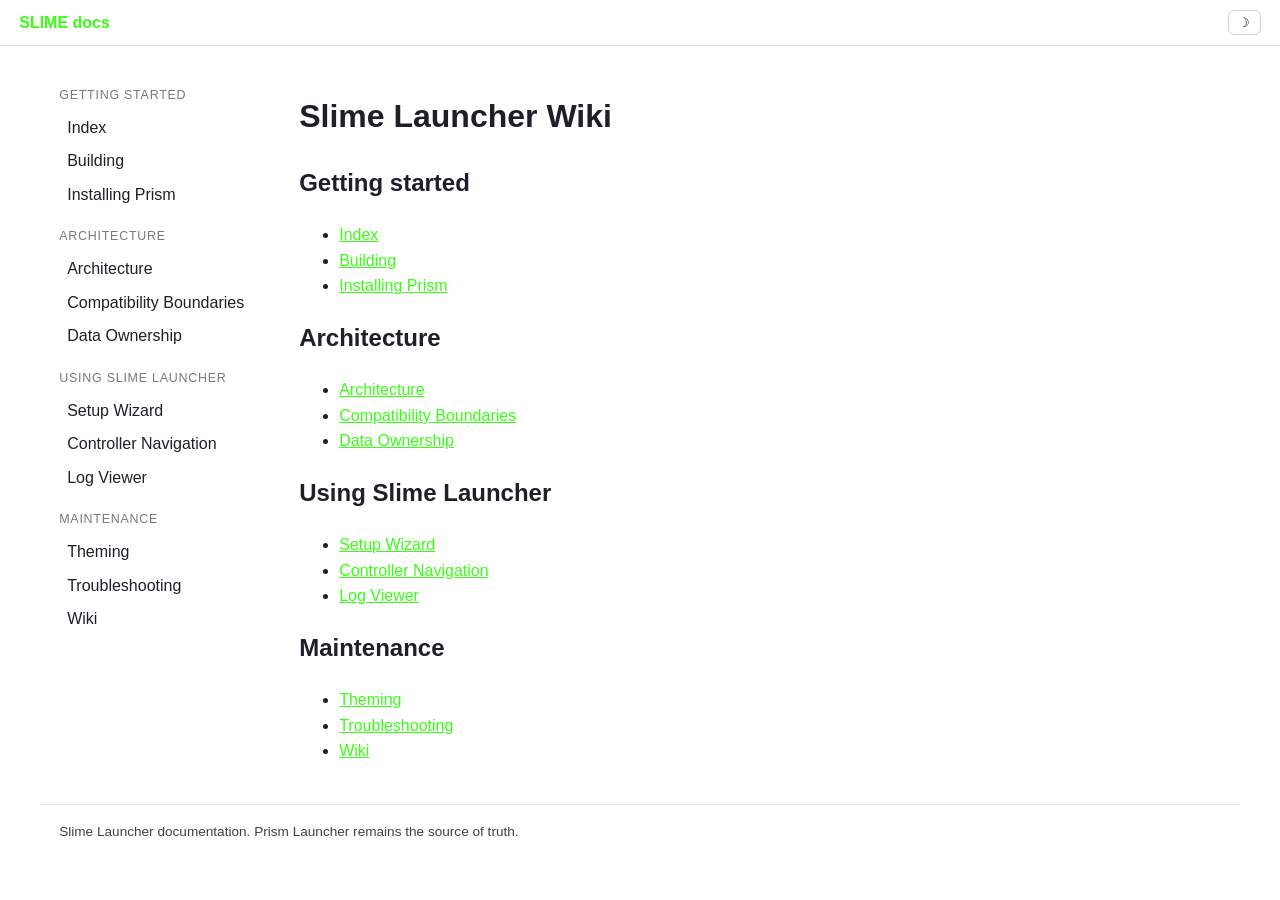
==== docs/wiki/index.html @ 68bc3c96 "Add Slime Launcher app, nsdocs wiki, CI, and release automation - Native C++20/Qt6 launcher frontend" ====
<!DOCTYPE html>
<html lang="en">
<head>
  <meta charset="utf-8">
  <meta name="viewport" content="width=device-width, initial-scale=1">
  <title>Slime Launcher - Slime Launcher</title>
  
  <style>:root { --brand-accent: #39ff14; }</style>
  
  <style>
    :root { color-scheme: light dark; }
    * { box-sizing: border-box; }
    body { margin: 0; font-family: -apple-system, BlinkMacSystemFont, "Segoe UI", Roboto, Helvetica, Arial, sans-serif; line-height: 1.6; }
    html[data-theme="dark"] { background: #12151a; color: #d6dae0; }
    html[data-theme="light"] { background: #ffffff; color: #1c2127; }
    html[data-theme="dark"] a { color: var(--brand-accent); }
    html[data-theme="light"] a { color: var(--brand-accent); }
    .topbar { display: flex; align-items: center; justify-content: space-between; padding: 0.6rem 1.2rem; border-bottom: 1px solid rgba(128,128,128,.25); position: sticky; top: 0; backdrop-filter: blur(6px); }
    .brand { font-weight: 700; text-decoration: none; color: inherit; }
    .brand span { color: var(--brand-accent); }
    .theme-btn { border: 1px solid rgba(128,128,128,.35); background: transparent; color: inherit; border-radius: 6px; padding: 0.25rem 0.6rem; cursor: pointer; }
    .layout { display: flex; gap: 2rem; max-width: 75rem; margin: 0 auto; padding: 1.5rem 1.2rem; }
    .nsdocs-nav { min-width: 13rem; }
    .nsdocs-nav .nav-section { font-size: .78rem; text-transform: uppercase; letter-spacing: .06em; opacity: .6; margin: 1rem 0 .3rem; }
    .nsdocs-nav a { display: block; padding: .25rem .5rem; border-radius: 6px; text-decoration: none; }
    .nsdocs-nav a.active { background: var(--brand-accent); color: #fff; }
    html[data-theme="dark"] .nsdocs-nav a { color: #d6dae0; }
    html[data-theme="light"] .nsdocs-nav a { color: #1c2127; }
    html[data-theme="dark"] .nsdocs-nav a.active, html[data-theme="light"] .nsdocs-nav a.active { color: #fff; }
    main { flex: 1; min-width: 0; }
    pre { position: relative; background: rgba(128,128,128,.12); border-radius: 8px; padding: 1rem; overflow-x: auto; }
    code { font-family: ui-monospace, SFMono-Regular, Menlo, Consolas, monospace; font-size: .9em; }
    p code, li code { background: rgba(128,128,128,.15); border-radius: 4px; padding: .1rem .3rem; }
    .copy-btn { position: absolute; top: .4rem; right: .4rem; font-size: .72rem; border: 1px solid rgba(128,128,128,.4); background: rgba(128,128,128,.08); color: inherit; border-radius: 5px; padding: .15rem .5rem; cursor: pointer; opacity: .75; }
    .copy-btn:hover { opacity: 1; }
    .admonition { border-left: 4px solid var(--brand-accent); background: rgba(128,128,128,.08); border-radius: 0 8px 8px 0; padding: .6rem 1rem; margin: 1rem 0; }
    .admonition-warning { border-left-color: #d29922; }
    .admonition-title { font-weight: 700; margin: 0 0 .25rem; text-transform: capitalize; }
    table { border-collapse: collapse; width: 100%; margin: 1rem 0; }
    th, td { border: 1px solid rgba(128,128,128,.3); padding: .45rem .7rem; text-align: left; }
    th { background: rgba(128,128,128,.1); }
    blockquote { border-left: 4px solid rgba(128,128,128,.4); margin: 1rem 0; padding: .2rem 1rem; }
    footer { max-width: 75rem; margin: 0 auto; padding: 1rem 1.2rem 2rem; border-top: 1px solid rgba(128,128,128,.25); display: flex; justify-content: space-between; gap: 1rem; font-size: .85rem; opacity: .85; flex-wrap: wrap; }
    @media (max-width: 48rem) { .layout { flex-direction: column; } .nsdocs-nav { min-width: 0; } }
  </style>
</head>
<body>
  <header class="topbar">
    <a class="brand" href="index.html">SLIME<span> docs</span></a>
    <button class="theme-btn" onclick="nsdocsToggleTheme()" title="Toggle theme">&#9789;</button>
  </header>
  <div class="layout">
    <nav class="nsdocs-nav">
<div class="nav-section">Getting started</div>
<a href="index.html">Index</a>
<a href="building.html">Building</a>
<a href="installing-prism.html">Installing Prism</a>
<div class="nav-section">Architecture</div>
<a href="architecture.html">Architecture</a>
<a href="compatibility-boundaries.html">Compatibility Boundaries</a>
<a href="data-ownership.html">Data Ownership</a>
<div class="nav-section">Using Slime Launcher</div>
<a href="setup-wizard.html">Setup Wizard</a>
<a href="controller-navigation.html">Controller Navigation</a>
<a href="log-viewer.html">Log Viewer</a>
<div class="nav-section">Maintenance</div>
<a href="theming.html">Theming</a>
<a href="troubleshooting.html">Troubleshooting</a>
<a href="wiki.html">Wiki</a>
</nav>
    <main>
<h1>Slime Launcher Wiki</h1><h2>Getting started</h2><ul><li><a href="index.html">Index</a></li><li><a href="building.html">Building</a></li><li><a href="installing-prism.html">Installing Prism</a></li></ul><h2>Architecture</h2><ul><li><a href="architecture.html">Architecture</a></li><li><a href="compatibility-boundaries.html">Compatibility Boundaries</a></li><li><a href="data-ownership.html">Data Ownership</a></li></ul><h2>Using Slime Launcher</h2><ul><li><a href="setup-wizard.html">Setup Wizard</a></li><li><a href="controller-navigation.html">Controller Navigation</a></li><li><a href="log-viewer.html">Log Viewer</a></li></ul><h2>Maintenance</h2><ul><li><a href="theming.html">Theming</a></li><li><a href="troubleshooting.html">Troubleshooting</a></li><li><a href="wiki.html">Wiki</a></li></ul>
    </main>
  </div>
  <footer>
    <span>Slime Launcher documentation. Prism Launcher remains the source of truth.</span>
    
  </footer>
  <script>(function () {
  var root = document.documentElement;
  var stored = localStorage.getItem('nsdocs-theme');
  var theme = stored || (window.matchMedia('(prefers-color-scheme: dark)').matches ? 'dark' : 'light');
  root.setAttribute('data-theme', theme);
  window.nsdocsToggleTheme = function () {
    var next = root.getAttribute('data-theme') === 'dark' ? 'light' : 'dark';
    root.setAttribute('data-theme', next);
    localStorage.setItem('nsdocs-theme', next);
  };
})();</script>
  <script>(function () {
  document.querySelectorAll('.copy-btn').forEach(function (btn) {
    btn.addEventListener('click', function () {
      var code = btn.parentElement.querySelector('code');
      if (!code) return;
      navigator.clipboard.writeText(code.textContent).then(function () {
        var old = btn.textContent;
        btn.textContent = 'Copied!';
        setTimeout(function () { btn.textContent = old; }, 1500);
      });
    });
  });
})();</script>
</body>
</html>
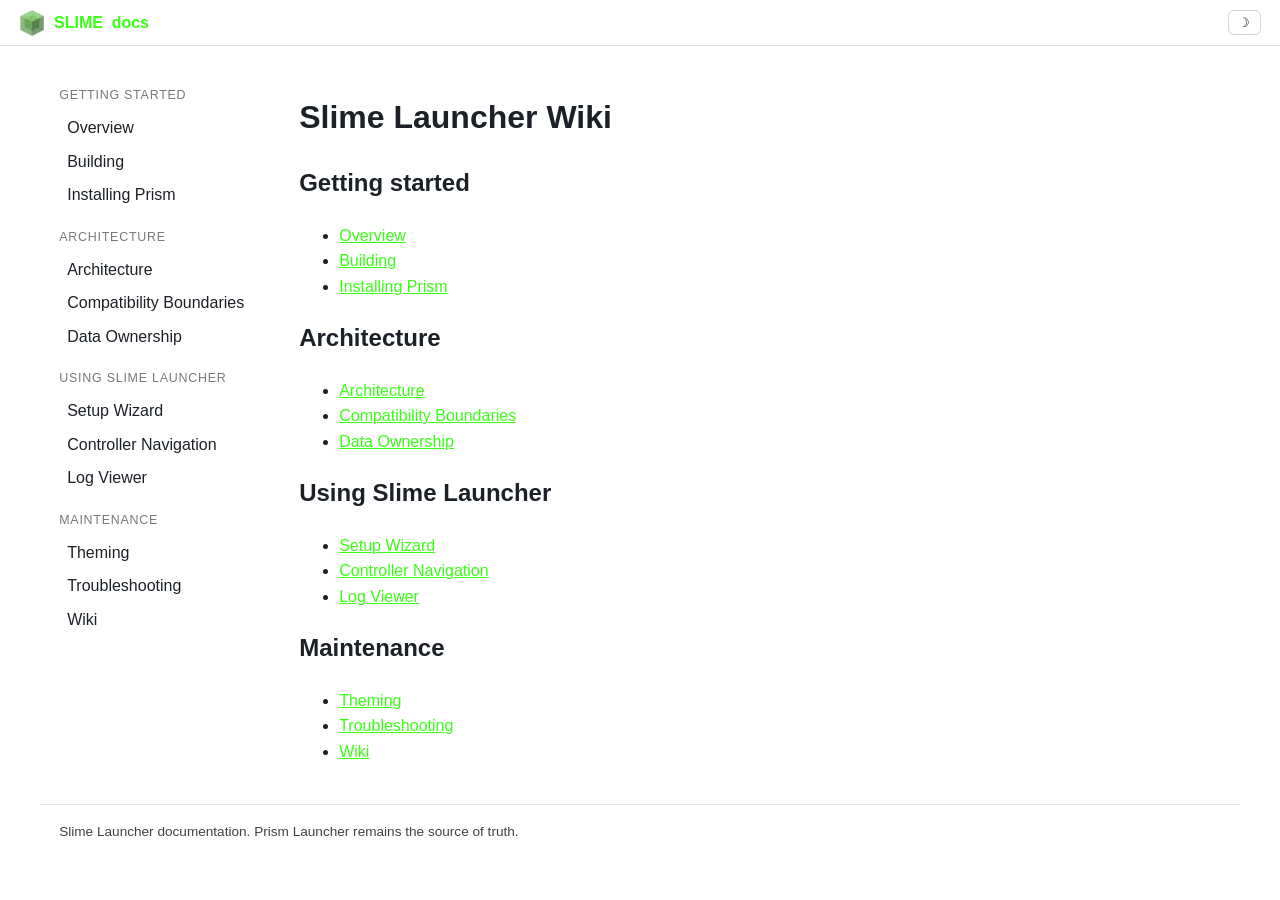
==== commit 31517575: "Add slime block logo across app, wiki, packaging, and release bundle - assets/slime.png (authentic s" ====
--- a/docs/wiki/index.html
+++ b/docs/wiki/index.html
@@ -4,9 +4,10 @@
   <meta charset="utf-8">
   <meta name="viewport" content="width=device-width, initial-scale=1">
   <title>Slime Launcher - Slime Launcher</title>
-  
+  <link rel="icon" href="slime.png" media="(prefers-color-scheme: light)">
+    <link rel="icon" href="slime.png" media="(prefers-color-scheme: dark)">
   <style>:root { --brand-accent: #39ff14; }</style>
-  
+  <link rel="stylesheet" href="slime.css">
   <style>
     :root { color-scheme: light dark; }
     * { box-sizing: border-box; }
@@ -52,7 +53,7 @@
   <div class="layout">
     <nav class="nsdocs-nav">
 <div class="nav-section">Getting started</div>
-<a href="index.html">Index</a>
+<a href="overview.html">Overview</a>
 <a href="building.html">Building</a>
 <a href="installing-prism.html">Installing Prism</a>
 <div class="nav-section">Architecture</div>
@@ -69,7 +70,7 @@
 <a href="wiki.html">Wiki</a>
 </nav>
     <main>
-<h1>Slime Launcher Wiki</h1><h2>Getting started</h2><ul><li><a href="index.html">Index</a></li><li><a href="building.html">Building</a></li><li><a href="installing-prism.html">Installing Prism</a></li></ul><h2>Architecture</h2><ul><li><a href="architecture.html">Architecture</a></li><li><a href="compatibility-boundaries.html">Compatibility Boundaries</a></li><li><a href="data-ownership.html">Data Ownership</a></li></ul><h2>Using Slime Launcher</h2><ul><li><a href="setup-wizard.html">Setup Wizard</a></li><li><a href="controller-navigation.html">Controller Navigation</a></li><li><a href="log-viewer.html">Log Viewer</a></li></ul><h2>Maintenance</h2><ul><li><a href="theming.html">Theming</a></li><li><a href="troubleshooting.html">Troubleshooting</a></li><li><a href="wiki.html">Wiki</a></li></ul>
+<h1>Slime Launcher Wiki</h1><h2>Getting started</h2><ul><li><a href="overview.html">Overview</a></li><li><a href="building.html">Building</a></li><li><a href="installing-prism.html">Installing Prism</a></li></ul><h2>Architecture</h2><ul><li><a href="architecture.html">Architecture</a></li><li><a href="compatibility-boundaries.html">Compatibility Boundaries</a></li><li><a href="data-ownership.html">Data Ownership</a></li></ul><h2>Using Slime Launcher</h2><ul><li><a href="setup-wizard.html">Setup Wizard</a></li><li><a href="controller-navigation.html">Controller Navigation</a></li><li><a href="log-viewer.html">Log Viewer</a></li></ul><h2>Maintenance</h2><ul><li><a href="theming.html">Theming</a></li><li><a href="troubleshooting.html">Troubleshooting</a></li><li><a href="wiki.html">Wiki</a></li></ul>
     </main>
   </div>
   <footer>
--- a/docs/wiki/slime.css
+++ b/docs/wiki/slime.css
@@ -0,0 +1,33 @@
+/* Slime Launcher wiki overrides — loaded after nsdocs' inline styles via
+   `assets.css` in nsdocs.yml. Adds the slime-block logo to the header brand
+   and keeps the neon accent consistent with the app theme. */
+
+.brand {
+  display: inline-flex;
+  align-items: center;
+  gap: 0.55rem;
+}
+
+/* Slime block logo, injected in front of the brand text. */
+.brand::before {
+  content: "";
+  width: 26px;
+  height: 26px;
+  flex: 0 0 auto;
+  background: url("slime.png") no-repeat center / contain;
+  image-rendering: auto;
+}
+
+/* Slightly sharpen the neon accent used by links and the active nav item. */
+html[data-theme="dark"] .nsdocs-nav a.active {
+  background: #39ff14;
+  color: #0a0a0a;
+}
+
+/* Constrain inline content images (the logo on the overview page). */
+main img[src$=".png"] {
+  max-width: 160px;
+  height: auto;
+  display: block;
+  margin: 0.5rem 0 1rem;
+}
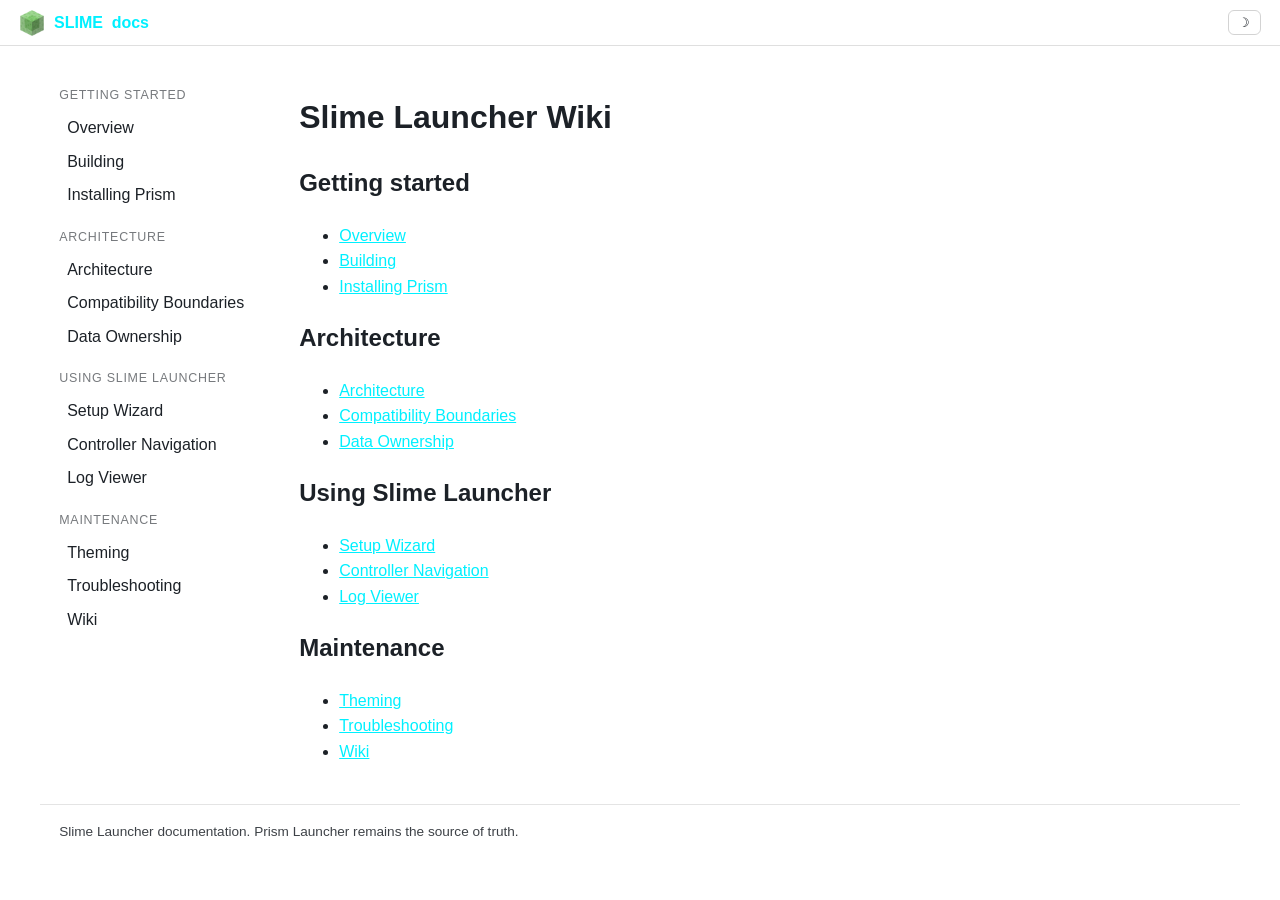
==== commit 8d7f627b: "Overhaul UI into rounded poster-card console dashboard with artwork pipeline Replace the green-on-bl" ====
--- a/docs/wiki/index.html
+++ b/docs/wiki/index.html
@@ -6,7 +6,7 @@
   <title>Slime Launcher - Slime Launcher</title>
   <link rel="icon" href="slime.png" media="(prefers-color-scheme: light)">
     <link rel="icon" href="slime.png" media="(prefers-color-scheme: dark)">
-  <style>:root { --brand-accent: #39ff14; }</style>
+  <style>:root { --brand-accent: #00f0ff; }</style>
   <link rel="stylesheet" href="slime.css">
   <style>
     :root { color-scheme: light dark; }
